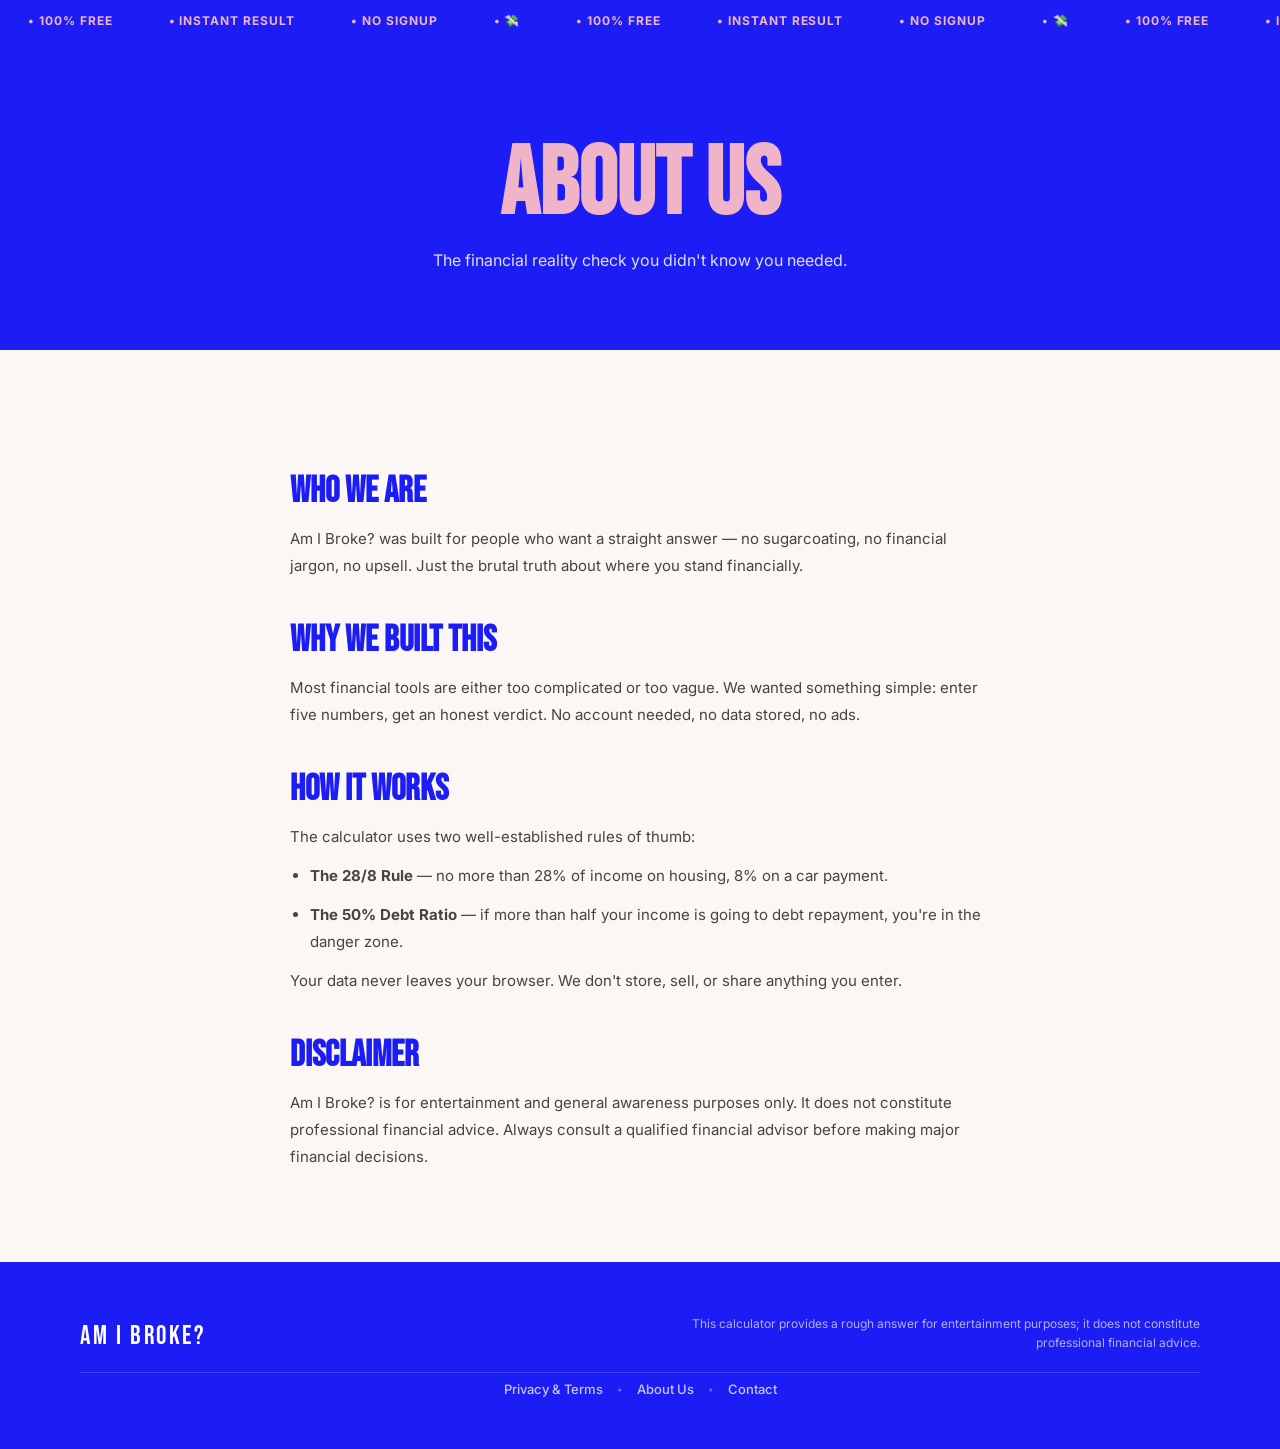
==== about.html @ 5f253250 "V1_03.17.26" ====
<!DOCTYPE html>
<html lang="en">
<head>
  <meta charset="UTF-8">
  <meta name="viewport" content="width=device-width, initial-scale=1.0">
  <title>About Us | Am I Broke?</title>
  <link rel="stylesheet" href="css/style.css">
</head>
<body>

  <div class="ticker" aria-hidden="true">
    <div class="ticker-track">
      <span>• 100% FREE</span><span>• INSTANT RESULT</span><span>• NO SIGNUP</span><span>• 💸</span>
      <span>• 100% FREE</span><span>• INSTANT RESULT</span><span>• NO SIGNUP</span><span>• 💸</span>
      <span>• 100% FREE</span><span>• INSTANT RESULT</span><span>• NO SIGNUP</span><span>• 💸</span>
      <span>• 100% FREE</span><span>• INSTANT RESULT</span><span>• NO SIGNUP</span><span>• 💸</span>
    </div>
  </div>

  <div class="page-hero">
    <h1>About Us</h1>
    <p>The financial reality check you didn't know you needed.</p>
  </div>

  <div class="page-content">
    <h2>Who We Are</h2>
    <p>Am I Broke? was built for people who want a straight answer — no sugarcoating, no financial jargon, no upsell. Just the brutal truth about where you stand financially.</p>

    <h2>Why We Built This</h2>
    <p>Most financial tools are either too complicated or too vague. We wanted something simple: enter five numbers, get an honest verdict. No account needed, no data stored, no ads.</p>

    <h2>How It Works</h2>
    <p>The calculator uses two well-established rules of thumb:</p>
    <ul>
      <li><strong>The 28/8 Rule</strong> — no more than 28% of income on housing, 8% on a car payment.</li>
      <li><strong>The 50% Debt Ratio</strong> — if more than half your income is going to debt repayment, you're in the danger zone.</li>
    </ul>
    <p>Your data never leaves your browser. We don't store, sell, or share anything you enter.</p>

    <h2>Disclaimer</h2>
    <p>Am I Broke? is for entertainment and general awareness purposes only. It does not constitute professional financial advice. Always consult a qualified financial advisor before making major financial decisions.</p>
  </div>

  <footer class="footer">
    <div class="footer-inner">
      <div class="footer-logo">AM I BROKE?</div>
      <p class="footer-disclaimer">This calculator provides a rough answer for entertainment purposes; it does not constitute professional financial advice.</p>
      <nav class="footer-nav">
        <a href="privacy.html">Privacy &amp; Terms</a>
        <span class="dot">•</span>
        <a href="about.html">About Us</a>
        <span class="dot">•</span>
        <a href="contact.html">Contact</a>
      </nav>
    </div>
  </footer>

</body>
</html>
---- css/style.css ----
/* ============================================
   AM I BROKE? — Stylesheet
   ============================================ */

@import url('https://fonts.googleapis.com/css2?family=Bebas+Neue&family=Playfair+Display:wght@700;900&family=Inter:wght@400;500;600;700&display=swap');

/* ---- Variables ---- */
:root {
  --blue: #1C1CF5;
  --cream: #FAF7F4;
  --pink: #F0B4C8;
  --white: #ffffff;
  --dark: #111118;
  --gray: #6B7280;
  --card-shadow: 0 2px 16px rgba(0, 0, 0, 0.06);
}

/* ---- Reset ---- */
*, *::before, *::after {
  box-sizing: border-box;
  margin: 0;
  padding: 0;
}

html {
  scroll-behavior: smooth;
}

body {
  font-family: 'Inter', sans-serif;
  background: var(--cream);
  color: var(--dark);
  overflow-x: hidden;
}

/* ============================================
   TICKER
   ============================================ */
.ticker {
  background: var(--blue);
  color: var(--pink);
  padding: 9px 0;
  overflow: hidden;
  white-space: nowrap;
}

.ticker-track {
  display: inline-flex;
  gap: 0;
  animation: ticker-scroll 24s linear infinite;
}

.ticker-track span {
  font-size: 12px;
  font-weight: 700;
  letter-spacing: 0.08em;
  padding: 0 28px;
}

@keyframes ticker-scroll {
  from { transform: translateX(0); }
  to   { transform: translateX(-50%); }
}

/* ============================================
   HERO
   ============================================ */
.hero {
  background: var(--blue);
  min-height: 100vh;
  display: flex;
  align-items: center;
  justify-content: center;
  position: relative;
  overflow: hidden;
  padding: 80px 40px;
}

/* Decorative blue panels (mimicking the original's photo overlays) */
.hero-panel {
  position: absolute;
  border-radius: 16px;
  background: rgba(255, 255, 255, 0.06);
  pointer-events: none;
}
.hero-panel--left  { width: 33%; height: 75%; left: 2%;  top: 12%; }
.hero-panel--right { width: 35%; height: 65%; right: 2%; top: 18%; }

/* Spinning badge */
.hero-badge {
  position: absolute;
  top: 28px;
  right: 28px;
  width: 86px;
  height: 86px;
  border-radius: 50%;
  background: var(--pink);
  color: var(--blue);
  font-size: 8.5px;
  font-weight: 800;
  letter-spacing: 0.12em;
  text-align: center;
  display: flex;
  align-items: center;
  justify-content: center;
  padding: 12px;
  line-height: 1.4;
  animation: badge-spin 14s linear infinite;
  z-index: 2;
}

@keyframes badge-spin {
  from { transform: rotate(0deg); }
  to   { transform: rotate(360deg); }
}

.hero-content {
  text-align: center;
  position: relative;
  z-index: 1;
  max-width: 720px;
}

.hero-eyebrow {
  color: var(--pink);
  font-size: 12px;
  font-weight: 700;
  letter-spacing: 0.25em;
  text-transform: uppercase;
  margin-bottom: 20px;
}

.hero-title {
  font-family: 'Playfair Display', serif;
  font-size: clamp(90px, 16vw, 170px);
  font-weight: 900;
  color: var(--pink);
  line-height: 0.92;
  margin-bottom: 24px;
}

.hero-divider {
  border: none;
  border-top: 2px solid rgba(240, 180, 200, 0.35);
  margin: 24px auto;
  width: 75%;
}

.hero-tagline {
  color: rgba(255, 255, 255, 0.92);
  font-size: 16px;
  font-weight: 500;
  line-height: 1.7;
  margin-bottom: 44px;
}

/* ============================================
   BUTTONS
   ============================================ */
.btn {
  display: inline-block;
  padding: 16px 44px;
  border-radius: 50px;
  font-family: 'Inter', sans-serif;
  font-weight: 700;
  font-size: 14px;
  letter-spacing: 0.1em;
  text-decoration: none;
  cursor: pointer;
  border: none;
  transition: opacity 0.2s ease, transform 0.15s ease;
}

.btn:hover {
  opacity: 0.88;
  transform: translateY(-2px);
}

.btn-hero {
  background: var(--pink);
  color: var(--blue);
}

.btn-judge {
  background: var(--blue);
  color: var(--white);
  width: 100%;
  padding: 22px;
  font-size: 15px;
  border-radius: 12px;
  letter-spacing: 0.15em;
  margin-top: 12px;
  display: block;
  text-align: center;
}

/* ============================================
   CALCULATOR SECTION
   ============================================ */
.calculator-section {
  background: var(--cream);
  padding: 110px 60px;
}

.calculator-grid {
  max-width: 1120px;
  margin: 0 auto;
  display: grid;
  grid-template-columns: 1fr 1.5fr;
  gap: 80px;
  align-items: start;
}

/* Left info panel */
.step-label {
  display: inline-block;
  border: 1.5px solid var(--blue);
  color: var(--blue);
  font-size: 11px;
  font-weight: 700;
  letter-spacing: 0.18em;
  padding: 4px 14px;
  border-radius: 20px;
  margin-bottom: 20px;
}

.section-title {
  font-family: 'Bebas Neue', sans-serif;
  font-size: clamp(52px, 7.5vw, 88px);
  color: var(--blue);
  line-height: 0.96;
  margin-bottom: 22px;
}

.section-body {
  font-size: 15px;
  line-height: 1.75;
  color: #3a3a3a;
  font-weight: 600;
  margin-bottom: 36px;
}

.trust-list {
  list-style: none;
  display: flex;
  flex-direction: column;
  gap: 16px;
}

.trust-list li {
  display: flex;
  align-items: center;
  gap: 12px;
  font-size: 14px;
  font-weight: 600;
  color: var(--blue);
}

.trust-icon {
  width: 38px;
  height: 38px;
  background: #ece5f8;
  border-radius: 50%;
  display: flex;
  align-items: center;
  justify-content: center;
  font-size: 17px;
  flex-shrink: 0;
}

/* Right form card */
.calculator-form-wrapper {
  background: var(--white);
  border-radius: 24px;
  border: 2px solid var(--blue);
  padding: 52px 48px;
  box-shadow: var(--card-shadow);
}

.calculator-form {
  display: flex;
  flex-direction: column;
  gap: 34px;
}

.form-group {
  display: flex;
  flex-direction: column;
  gap: 6px;
}

.form-group label {
  font-size: 11.5px;
  font-weight: 700;
  color: var(--blue);
  letter-spacing: 0.06em;
  text-transform: uppercase;
}

.form-group input {
  background: transparent;
  border: none;
  border-bottom: 3px solid rgba(28, 28, 245, 0.15);
  padding: 10px 0;
  font-size: 30px;
  font-weight: 700;
  color: var(--dark);
  font-family: 'Inter', sans-serif;
  outline: none;
  transition: border-color 0.2s;
  width: 100%;
}

.form-group input:focus {
  border-bottom-color: var(--blue);
}

.form-group input::placeholder {
  color: #D5D0CC;
  font-weight: 400;
}

.form-hint {
  font-size: 11px;
  color: var(--gray);
  line-height: 1.5;
  margin-top: 4px;
}

.form-row {
  display: grid;
  grid-template-columns: 1fr auto;
  gap: 28px;
  align-items: start;
}

.form-group--narrow input {
  width: 130px;
}

/* ============================================
   RESULTS SECTION
   ============================================ */
.results-section {
  background: var(--cream);
  padding: 80px 60px 100px;
}

.results-section[hidden] {
  display: none;
}

.results-inner {
  max-width: 780px;
  margin: 0 auto;
  display: flex;
  flex-direction: column;
  align-items: center;
  gap: 48px;
}

/* ---- Loading state ---- */
.results-loading {
  text-align: center;
  padding: 40px 0;
}

.results-loading__icon {
  font-size: 56px;
  animation: loading-bounce 0.9s ease-in-out infinite alternate;
  display: block;
  margin-bottom: 24px;
}

@keyframes loading-bounce {
  from { transform: translateY(0); }
  to   { transform: translateY(-14px); }
}

.results-loading__title {
  font-family: 'Bebas Neue', sans-serif;
  font-size: clamp(36px, 6vw, 56px);
  color: var(--blue);
  margin-bottom: 10px;
}

.results-loading__subtitle {
  font-size: 15px;
  color: var(--gray);
  font-weight: 500;
}

/* ---- Verdict ---- */
.verdict {
  width: 100%;
  border-radius: 24px;
  padding: 52px 48px;
  text-align: center;
  border: 3px solid transparent;
}

.verdict--great {
  background: #e8faf0;
  border-color: #22c55e;
}

.verdict--okay {
  background: #fffbeb;
  border-color: #f59e0b;
}

.verdict--broke {
  background: #fef2f2;
  border-color: #ef4444;
}

.verdict__eyebrow {
  font-size: 11px;
  font-weight: 700;
  letter-spacing: 0.2em;
  text-transform: uppercase;
  margin-bottom: 14px;
  opacity: 0.6;
  color: var(--dark);
}

.verdict__title {
  font-family: 'Bebas Neue', sans-serif;
  font-size: clamp(60px, 12vw, 110px);
  line-height: 0.95;
  margin-bottom: 16px;
}

.verdict--great .verdict__title { color: #16a34a; }
.verdict--okay  .verdict__title { color: #d97706; }
.verdict--broke .verdict__title { color: #dc2626; }

.verdict__tagline {
  font-size: 16px;
  font-weight: 600;
  color: #444;
  line-height: 1.5;
}

/* ---- Test cards ---- */
.result-tests {
  width: 100%;
  display: flex;
  flex-direction: column;
  gap: 14px;
}

.result-test {
  display: grid;
  grid-template-columns: auto 1fr auto;
  align-items: center;
  gap: 16px;
  background: var(--white);
  border-radius: 14px;
  padding: 20px 24px;
  border: 2px solid transparent;
  box-shadow: var(--card-shadow);
}

.result-test--pass { border-color: #bbf7d0; }
.result-test--fail { border-color: #fecaca; }

.result-test__icon {
  font-size: 22px;
  line-height: 1;
}

.result-test__label {
  font-size: 15px;
  font-weight: 700;
  color: var(--dark);
  margin-bottom: 2px;
}

.result-test__rule {
  font-size: 12px;
  color: var(--gray);
  font-weight: 500;
}

.result-test__actual {
  font-size: 20px;
  font-weight: 800;
  font-family: 'Inter', sans-serif;
  white-space: nowrap;
}

.result-test__actual--pass { color: #16a34a; }
.result-test__actual--fail { color: #dc2626; }

/* ---- Summary stats ---- */
.result-stats {
  width: 100%;
  display: grid;
  grid-template-columns: repeat(3, 1fr);
  gap: 16px;
}

.stat {
  background: var(--white);
  border-radius: 16px;
  padding: 24px 20px;
  text-align: center;
  box-shadow: var(--card-shadow);
  display: flex;
  flex-direction: column;
  gap: 8px;
}

.stat__label {
  font-size: 11px;
  font-weight: 700;
  color: var(--gray);
  text-transform: uppercase;
  letter-spacing: 0.06em;
}

.stat__value {
  font-size: 22px;
  font-weight: 800;
  color: var(--dark);
}

.stat--positive .stat__value { color: #16a34a; }
.stat--negative .stat__value { color: #dc2626; }

@media (max-width: 600px) {
  .results-section    { padding: 60px 24px; }
  .verdict            { padding: 36px 24px; }
  .result-stats       { grid-template-columns: 1fr; }
  .result-test        { grid-template-columns: auto 1fr auto; gap: 12px; }
}

/* ============================================
   WHY IT MATTERS
   ============================================ */
.why-section {
  background: var(--cream);
  padding: 110px 60px;
  text-align: center;
}

.why-title {
  font-family: 'Bebas Neue', sans-serif;
  font-size: clamp(42px, 6vw, 68px);
  color: var(--blue);
  margin-bottom: 18px;
}

.why-accent {
  width: 64px;
  height: 4px;
  background: var(--pink);
  border-radius: 2px;
  margin: 0 auto 64px;
}

.why-grid {
  max-width: 1120px;
  margin: 0 auto;
  display: grid;
  grid-template-columns: repeat(3, 1fr);
  gap: 28px;
}

.why-card {
  background: var(--white);
  border-radius: 20px;
  padding: 44px 34px;
  text-align: left;
  box-shadow: var(--card-shadow);
}

.why-icon {
  width: 54px;
  height: 54px;
  background: #f0e8f8;
  border-radius: 14px;
  display: flex;
  align-items: center;
  justify-content: center;
  font-size: 24px;
  margin-bottom: 26px;
}

.why-card h3 {
  color: var(--blue);
  font-size: 19px;
  font-weight: 700;
  margin-bottom: 12px;
}

.why-card p {
  font-size: 14px;
  line-height: 1.75;
  color: #555;
}

/* ============================================
   FOOTER
   ============================================ */
.footer {
  background: var(--blue);
  padding: 52px 60px;
}

.footer-inner {
  max-width: 1120px;
  margin: 0 auto;
  display: grid;
  grid-template-columns: 1fr 1fr;
  grid-template-rows: auto auto;
  row-gap: 20px;
}

.footer-logo {
  color: var(--white);
  font-family: 'Bebas Neue', sans-serif;
  font-size: 26px;
  letter-spacing: 0.1em;
  align-self: end;
}

.footer-disclaimer {
  color: rgba(255, 255, 255, 0.65);
  font-size: 12px;
  line-height: 1.6;
  text-align: right;
  align-self: end;
}

.footer-nav {
  display: flex;
  align-items: center;
  gap: 14px;
  grid-column: 1 / -1;
  justify-content: center;
  padding-top: 8px;
  border-top: 1px solid rgba(255,255,255,0.15);
}

.footer-nav a {
  color: rgba(255, 255, 255, 0.75);
  text-decoration: none;
  font-size: 13px;
  font-weight: 500;
  transition: color 0.2s;
}

.footer-nav a:hover {
  color: var(--white);
}

.footer-nav .dot {
  color: rgba(255, 255, 255, 0.35);
  font-size: 10px;
}

/* ============================================
   SECONDARY PAGES (About, Contact, Privacy)
   ============================================ */
.page-hero {
  background: var(--blue);
  padding: 100px 60px 80px;
  text-align: center;
}

.page-hero h1 {
  font-family: 'Bebas Neue', sans-serif;
  font-size: clamp(52px, 8vw, 96px);
  color: var(--pink);
  line-height: 1;
}

.page-hero p {
  color: rgba(255,255,255,0.85);
  font-size: 16px;
  margin-top: 16px;
}

.page-content {
  max-width: 780px;
  margin: 0 auto;
  padding: 80px 40px;
}

.page-content h2 {
  font-family: 'Bebas Neue', sans-serif;
  font-size: 36px;
  color: var(--blue);
  margin: 40px 0 12px;
}

.page-content p,
.page-content li {
  font-size: 15px;
  line-height: 1.8;
  color: #444;
  margin-bottom: 12px;
}

.page-content ul {
  padding-left: 20px;
  margin-bottom: 12px;
}

/* Contact form */
.contact-form {
  display: flex;
  flex-direction: column;
  gap: 24px;
  margin-top: 40px;
}

.contact-form label {
  font-size: 12px;
  font-weight: 700;
  color: var(--blue);
  letter-spacing: 0.08em;
  text-transform: uppercase;
  display: block;
  margin-bottom: 6px;
}

.contact-form input,
.contact-form textarea {
  width: 100%;
  background: var(--white);
  border: 2px solid rgba(28, 28, 245, 0.2);
  border-radius: 10px;
  padding: 14px 16px;
  font-family: 'Inter', sans-serif;
  font-size: 15px;
  color: var(--dark);
  outline: none;
  transition: border-color 0.2s;
}

.contact-form input:focus,
.contact-form textarea:focus {
  border-color: var(--blue);
}

.contact-form textarea {
  min-height: 140px;
  resize: vertical;
}

.btn-submit {
  background: var(--blue);
  color: var(--white);
  padding: 16px 40px;
  border-radius: 50px;
  font-size: 14px;
  letter-spacing: 0.1em;
  align-self: flex-start;
}

/* ============================================
   RESPONSIVE
   ============================================ */
@media (max-width: 900px) {
  .calculator-section { padding: 70px 24px; }
  .calculator-grid    { grid-template-columns: 1fr; gap: 44px; }
  .why-section        { padding: 70px 24px; }
  .why-grid           { grid-template-columns: 1fr; }
  .footer             { padding: 44px 24px; }
  .footer-inner       { grid-template-columns: 1fr; }
  .footer-disclaimer  { text-align: left; }
  .results-section    { padding: 60px 24px; }
}

@media (max-width: 600px) {
  .calculator-form-wrapper { padding: 32px 24px; }
  .hero { padding: 80px 24px; }
  .form-row { grid-template-columns: 1fr; }
  .form-group--narrow input { width: 100%; }
  .page-hero { padding: 80px 24px 60px; }
  .page-content { padding: 60px 24px; }
}
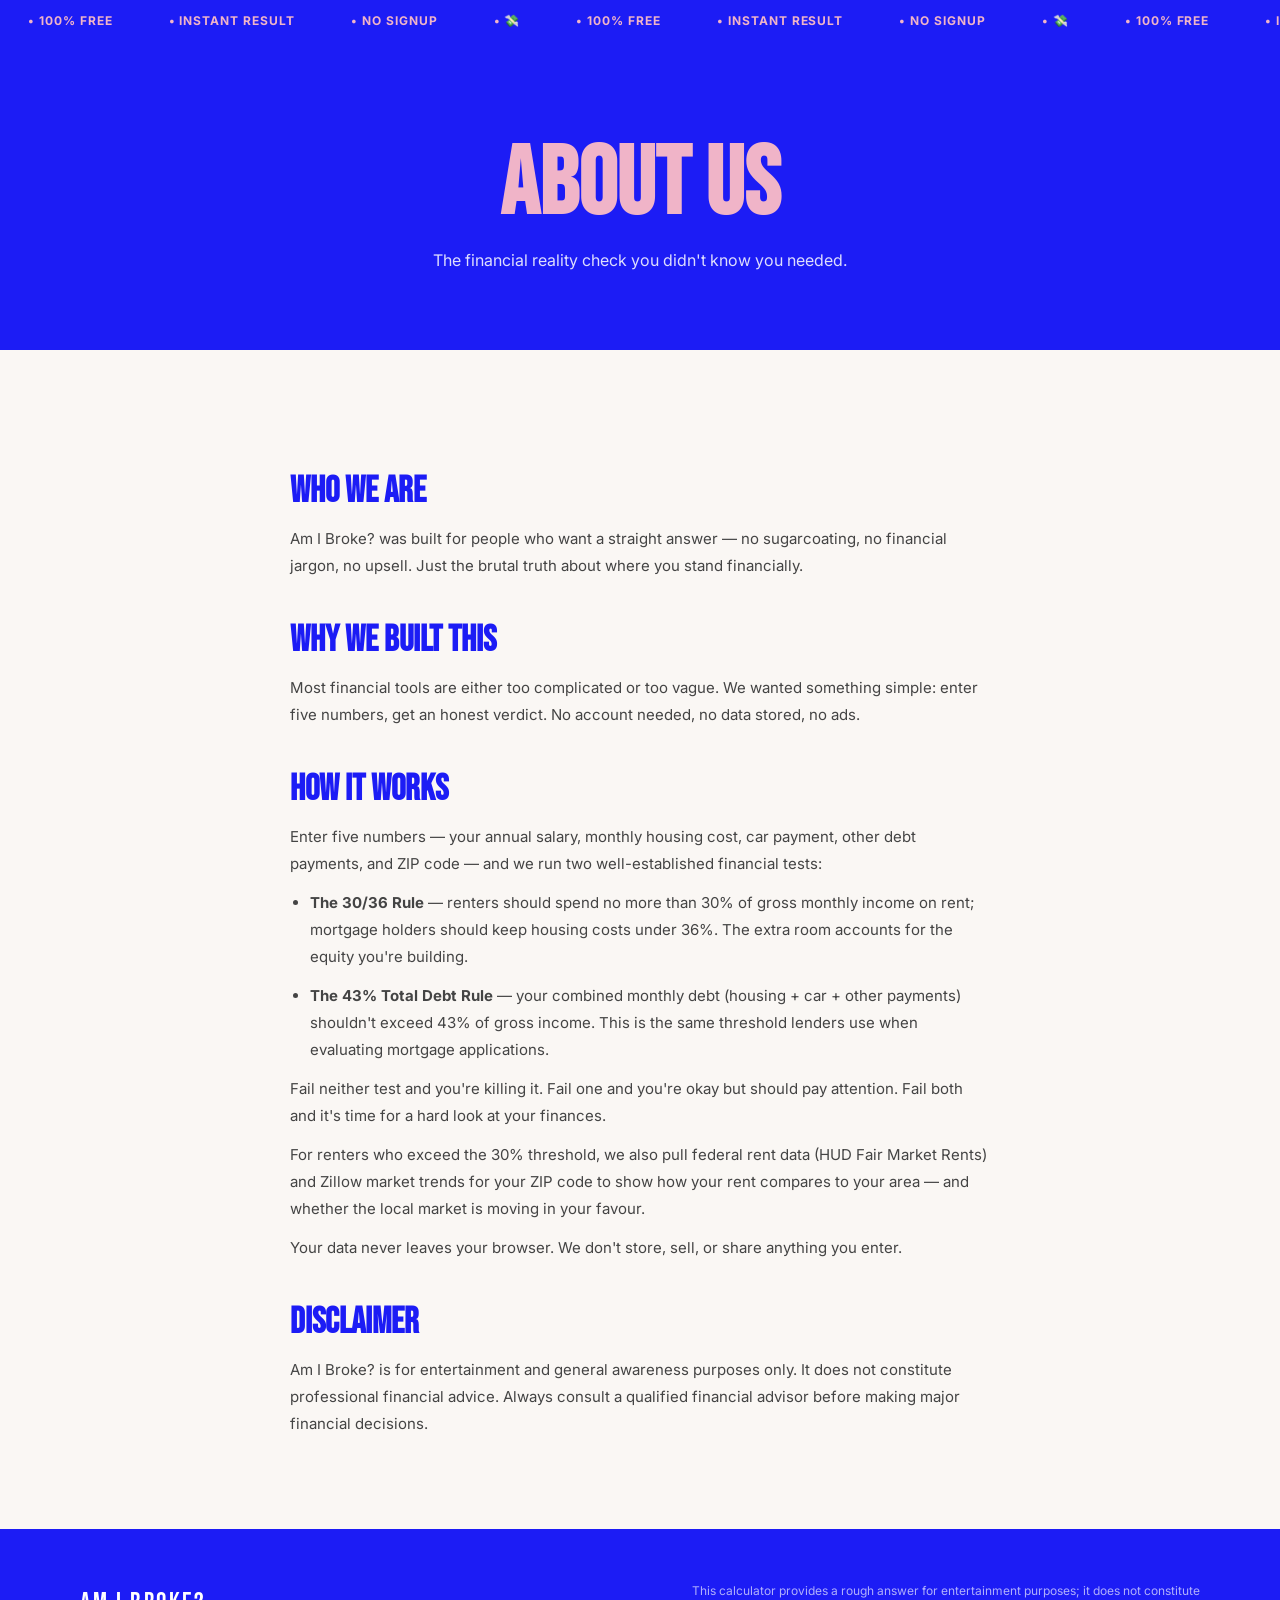
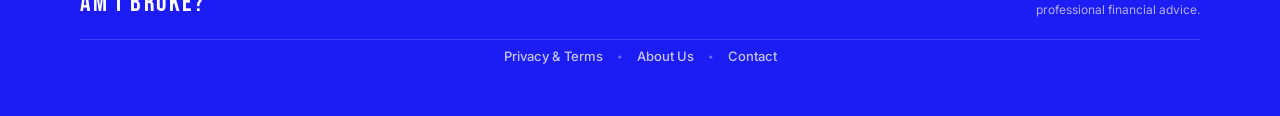
==== commit 20bc93d4: "V15_03.19.26 Update About Us 'How It Works' to reflect actual calculator rules. Replace the outdated" ====
--- a/about.html
+++ b/about.html
@@ -30,11 +30,13 @@
     <p>Most financial tools are either too complicated or too vague. We wanted something simple: enter five numbers, get an honest verdict. No account needed, no data stored, no ads.</p>
 
     <h2>How It Works</h2>
-    <p>The calculator uses two well-established rules of thumb:</p>
+    <p>Enter five numbers — your annual salary, monthly housing cost, car payment, other debt payments, and ZIP code — and we run two well-established financial tests:</p>
     <ul>
-      <li><strong>The 28/8 Rule</strong> — no more than 28% of income on housing, 8% on a car payment.</li>
-      <li><strong>The 50% Debt Ratio</strong> — if more than half your income is going to debt repayment, you're in the danger zone.</li>
+      <li><strong>The 30/36 Rule</strong> — renters should spend no more than 30% of gross monthly income on rent; mortgage holders should keep housing costs under 36%. The extra room accounts for the equity you're building.</li>
+      <li><strong>The 43% Total Debt Rule</strong> — your combined monthly debt (housing + car + other payments) shouldn't exceed 43% of gross income. This is the same threshold lenders use when evaluating mortgage applications.</li>
     </ul>
+    <p>Fail neither test and you're killing it. Fail one and you're okay but should pay attention. Fail both and it's time for a hard look at your finances.</p>
+    <p>For renters who exceed the 30% threshold, we also pull federal rent data (HUD Fair Market Rents) and Zillow market trends for your ZIP code to show how your rent compares to your area — and whether the local market is moving in your favour.</p>
     <p>Your data never leaves your browser. We don't store, sell, or share anything you enter.</p>
 
     <h2>Disclaimer</h2>
--- a/css/style.css
+++ b/css/style.css
@@ -132,7 +132,7 @@
 
 .hero-title {
   font-family: 'Playfair Display', serif;
-  font-size: clamp(90px, 16vw, 170px);
+  font-size: clamp(52px, 16vw, 170px);
   font-weight: 900;
   color: var(--pink);
   line-height: 0.92;
@@ -192,6 +192,31 @@
   margin-top: 12px;
   display: block;
   text-align: center;
+  position: relative;
+  overflow: hidden;
+  animation: judge-pulse 2.4s ease-in-out infinite;
+}
+
+@keyframes judge-pulse {
+  0%, 100% { box-shadow: 0 4px 24px rgba(28, 28, 245, 0.35); }
+  50%       { box-shadow: 0 6px 36px rgba(28, 28, 245, 0.55), 0 0 0 8px rgba(28, 28, 245, 0.08); }
+}
+
+.btn-judge::after {
+  content: '';
+  position: absolute;
+  top: -50%;
+  left: -60%;
+  width: 40%;
+  height: 200%;
+  background: linear-gradient(90deg, transparent, rgba(255, 255, 255, 0.22), transparent);
+  transform: skewX(-20deg);
+  animation: judge-shimmer 3s ease-in-out infinite;
+}
+
+@keyframes judge-shimmer {
+  0%   { left: -60%; }
+  100% { left: 130%; }
 }
 
 /* ============================================
@@ -298,21 +323,23 @@
 }
 
 .form-group input {
-  background: transparent;
-  border: none;
-  border-bottom: 3px solid rgba(28, 28, 245, 0.15);
-  padding: 10px 0;
+  background: rgba(28, 28, 245, 0.03);
+  border: 2px solid rgba(28, 28, 245, 0.18);
+  border-radius: 10px;
+  padding: 12px 16px;
   font-size: 30px;
   font-weight: 700;
   color: var(--dark);
   font-family: 'Inter', sans-serif;
   outline: none;
-  transition: border-color 0.2s;
+  transition: border-color 0.2s, box-shadow 0.2s, background 0.2s;
   width: 100%;
 }
 
 .form-group input:focus {
-  border-bottom-color: var(--blue);
+  border-color: var(--blue);
+  background: rgba(28, 28, 245, 0.06);
+  box-shadow: 0 0 0 4px rgba(28, 28, 245, 0.1);
 }
 
 .form-group input::placeholder {
@@ -336,6 +363,86 @@
 
 .form-group--narrow input {
   width: 130px;
+}
+
+/* ---- Housing type pill toggle ---- */
+.housing-toggle {
+  display: flex;
+  border: 2px solid var(--blue);
+  border-radius: 50px;
+  overflow: hidden;
+  width: fit-content;
+  margin-bottom: 12px;
+}
+
+.housing-toggle__btn {
+  padding: 12px 24px;
+  font-family: 'Inter', sans-serif;
+  font-weight: 700;
+  font-size: 13px;
+  letter-spacing: 0.08em;
+  cursor: pointer;
+  border: none;
+  background: transparent;
+  color: var(--blue);
+  transition: background 0.2s ease, color 0.2s ease;
+  line-height: 1;
+}
+
+.housing-toggle__btn--active {
+  background: var(--blue);
+  color: var(--white);
+}
+
+.housing-toggle__btn:not(.housing-toggle__btn--active):hover {
+  background: rgba(28, 28, 245, 0.07);
+}
+
+/* ---- Bedroom selector (renter-only) ---- */
+.bedroom-select {
+  margin-top: 14px;
+}
+
+.bedroom-select[hidden] {
+  display: none;
+}
+
+.bedroom-select__label {
+  display: block;
+  font-size: 11.5px;
+  font-weight: 700;
+  color: var(--blue);
+  text-transform: uppercase;
+  letter-spacing: 0.06em;
+  margin-bottom: 10px;
+}
+
+.bedroom-select__options {
+  display: flex;
+  gap: 8px;
+  flex-wrap: wrap;
+}
+
+.br-btn {
+  padding: 10px 14px;
+  border: 1.5px solid var(--blue);
+  border-radius: 20px;
+  background: transparent;
+  color: var(--blue);
+  font-family: 'Inter', sans-serif;
+  font-size: 12px;
+  font-weight: 700;
+  cursor: pointer;
+  transition: background 0.2s, color 0.2s;
+}
+
+.br-btn--active {
+  background: var(--blue);
+  color: var(--white);
+}
+
+.br-btn:not(.br-btn--active):hover {
+  background: rgba(28, 28, 245, 0.07);
 }
 
 /* ============================================
@@ -357,6 +464,32 @@
   flex-direction: column;
   align-items: center;
   gap: 48px;
+}
+
+/* ---- Results entrance animations ---- */
+@keyframes result-slide-up {
+  from { opacity: 0; transform: translateY(32px); }
+  to   { opacity: 1; transform: translateY(0); }
+}
+
+.results-inner .verdict {
+  animation: result-slide-up 0.5s cubic-bezier(0.34, 1.56, 0.64, 1) 0.05s both;
+}
+
+.results-inner .result-tests {
+  animation: result-slide-up 0.5s cubic-bezier(0.34, 1.56, 0.64, 1) 0.2s both;
+}
+
+.results-inner .rent-insight {
+  animation: result-slide-up 0.5s cubic-bezier(0.34, 1.56, 0.64, 1) 0.35s both;
+}
+
+.results-inner .car-insight {
+  animation: result-slide-up 0.5s cubic-bezier(0.34, 1.56, 0.64, 1) 0.35s both;
+}
+
+.results-inner .result-stats {
+  animation: result-slide-up 0.5s cubic-bezier(0.34, 1.56, 0.64, 1) 0.5s both;
 }
 
 /* ---- Loading state ---- */
@@ -426,7 +559,7 @@
 
 .verdict__title {
   font-family: 'Bebas Neue', sans-serif;
-  font-size: clamp(60px, 12vw, 110px);
+  font-size: clamp(40px, 12vw, 110px);
   line-height: 0.95;
   margin-bottom: 16px;
 }
@@ -529,11 +662,441 @@
 .stat--positive .stat__value { color: #16a34a; }
 .stat--negative .stat__value { color: #dc2626; }
 
+/* ---- Rent insight card + chart ---- */
+.rent-insight {
+  width: 100%;
+  background: #eef2ff;
+  border: 2px solid var(--blue);
+  border-radius: 16px;
+  padding: 28px 32px;
+}
+
+.rent-insight__label {
+  font-size: 11px;
+  font-weight: 700;
+  color: var(--blue);
+  letter-spacing: 0.15em;
+  text-transform: uppercase;
+  margin-bottom: 20px;
+}
+
+/* Chart layout — stacked bars */
+.rent-chart {
+  display: flex;
+  flex-direction: column;
+  gap: 14px;
+}
+
+/* Each bar row: label | track | amount */
+.rent-chart__row {
+  display: grid;
+  grid-template-columns: 120px 1fr auto;
+  align-items: center;
+  gap: 14px;
+}
+
+.rent-chart__row-label {
+  font-size: 12px;
+  font-weight: 700;
+  color: var(--gray);
+  text-transform: uppercase;
+  letter-spacing: 0.04em;
+  white-space: nowrap;
+}
+
+.rent-chart__row-amount {
+  font-size: 18px;
+  font-weight: 800;
+  color: var(--dark);
+  min-width: 80px;
+  text-align: right;
+}
+
+.rent-chart__row-amount--over  { color: #dc2626; }
+.rent-chart__row-amount--under { color: #16a34a; }
+
+/* Track */
+.rent-chart__track {
+  height: 28px;
+  background: rgba(28, 28, 245, 0.08);
+  border-radius: 14px;
+  overflow: hidden;
+}
+
+.rent-chart__fill {
+  height: 100%;
+  border-radius: 14px;
+  transition: width 0.7s cubic-bezier(0.4, 0, 0.2, 1);
+}
+
+.rent-chart__fill--over  { background: #ef4444; }
+.rent-chart__fill--under { background: #16a34a; }
+.rent-chart__fill--bench { background: var(--blue); opacity: 0.55; }
+
+/* Footer: context label + badge */
+.rent-chart__footer {
+  display: flex;
+  align-items: center;
+  justify-content: space-between;
+  margin-top: 2px;
+}
+
+.rent-chart__context {
+  font-size: 12px;
+  font-weight: 600;
+  color: var(--gray);
+  text-transform: capitalize;
+}
+
+.rent-chart__badge {
+  font-size: 13px;
+  font-weight: 800;
+  padding: 5px 14px;
+  border-radius: 20px;
+  white-space: nowrap;
+}
+
+.rent-chart__badge--over  { background: #fee2e2; color: #dc2626; }
+.rent-chart__badge--under { background: #dcfce7; color: #16a34a; }
+
+/* ZORI trend line */
+.rent-trend {
+  display: flex;
+  align-items: center;
+  gap: 8px;
+  margin-top: 16px;
+  padding: 10px 14px;
+  border-radius: 8px;
+  font-size: 13px;
+  line-height: 1.5;
+  color: var(--dark);
+}
+
+.rent-trend--falling { background: #dcfce7; }
+.rent-trend--rising  { background: #fef3c7; }
+.rent-trend--flat    { background: #f0f4ff; }
+
+.rent-trend__arrow {
+  font-size: 18px;
+  font-weight: 700;
+  flex-shrink: 0;
+}
+
+.rent-trend--falling .rent-trend__arrow { color: #16a34a; }
+.rent-trend--rising  .rent-trend__arrow { color: #d97706; }
+.rent-trend--flat    .rent-trend__arrow { color: var(--gray); }
+
+/* Overpaying nudge */
+.rent-nudge {
+  display: flex;
+  gap: 14px;
+  align-items: flex-start;
+  margin-top: 20px;
+  padding-top: 20px;
+  border-top: 1.5px dashed rgba(28, 28, 245, 0.2);
+}
+
+.rent-nudge__icon {
+  font-size: 22px;
+  flex-shrink: 0;
+  line-height: 1;
+}
+
+.rent-nudge__title {
+  font-size: 14px;
+  font-weight: 700;
+  color: var(--dark);
+  margin-bottom: 6px;
+}
+
+.rent-nudge__text {
+  font-size: 13px;
+  line-height: 1.65;
+  color: var(--gray);
+}
+
+/* ---- Car payment insight card ---- */
+.car-insight {
+  background: #fff;
+  border: 2px solid rgba(28, 28, 245, 0.12);
+  border-radius: 16px;
+  padding: 28px 28px 24px;
+  margin-top: 24px;
+}
+
+.car-insight__label {
+  font-size: 13px;
+  font-weight: 800;
+  letter-spacing: 1.5px;
+  text-transform: uppercase;
+  color: var(--blue);
+  margin-bottom: 20px;
+}
+
+.car-chart {
+  display: flex;
+  flex-direction: column;
+  gap: 10px;
+}
+
+.car-chart__row {
+  display: grid;
+  grid-template-columns: 120px 1fr auto;
+  align-items: center;
+  gap: 12px;
+}
+
+.car-chart__row-label {
+  font-size: 12px;
+  font-weight: 700;
+  text-transform: uppercase;
+  letter-spacing: 0.5px;
+  color: var(--gray);
+}
+
+.car-chart__track {
+  height: 22px;
+  background: rgba(28, 28, 245, 0.08);
+  border-radius: 11px;
+  overflow: hidden;
+}
+
+.car-chart__fill {
+  height: 100%;
+  border-radius: 11px;
+  transition: width 0.7s cubic-bezier(0.4, 0, 0.2, 1);
+}
+
+.car-chart__fill--over  { background: #dc2626; }
+.car-chart__fill--bench { background: var(--blue); opacity: 0.7; }
+
+.car-chart__row-amount {
+  font-size: 15px;
+  font-weight: 800;
+  min-width: 60px;
+  text-align: right;
+}
+
+.car-chart__row-amount--over { color: #dc2626; }
+
+.car-chart__footer {
+  display: flex;
+  justify-content: space-between;
+  align-items: center;
+  margin-top: 6px;
+}
+
+.car-chart__context {
+  font-size: 12px;
+  color: var(--gray);
+  font-weight: 600;
+}
+
+.car-chart__badge {
+  font-size: 12px;
+  font-weight: 800;
+  padding: 5px 14px;
+  border-radius: 20px;
+  white-space: nowrap;
+}
+
+.car-chart__badge--over { background: #fee2e2; color: #dc2626; }
+
+.car-nudge {
+  display: flex;
+  gap: 14px;
+  align-items: flex-start;
+  margin-top: 20px;
+  padding-top: 20px;
+  border-top: 1.5px dashed rgba(28, 28, 245, 0.2);
+}
+
+.car-nudge__icon {
+  font-size: 22px;
+  flex-shrink: 0;
+  line-height: 1;
+}
+
+.car-nudge__title {
+  font-size: 14px;
+  font-weight: 700;
+  color: var(--dark);
+  margin-bottom: 6px;
+}
+
+.car-nudge__text {
+  font-size: 13px;
+  line-height: 1.65;
+  color: var(--gray);
+}
+
+/* ---- Next Steps action paths ---- */
+.next-steps {
+  margin-top: 48px;
+  padding-top: 40px;
+  border-top: 2px solid rgba(28, 28, 245, 0.08);
+  text-align: center;
+}
+
+.next-steps__title {
+  font-family: 'Bebas Neue', sans-serif;
+  font-size: clamp(32px, 5vw, 48px);
+  color: var(--blue);
+  margin: 12px 0 8px;
+}
+
+.next-steps__subtitle {
+  font-size: 15px;
+  color: var(--gray);
+  margin-bottom: 32px;
+}
+
+.next-steps__cards {
+  display: flex;
+  flex-direction: column;
+  gap: 20px;
+  text-align: left;
+}
+
+.action-card {
+  background: var(--white);
+  border-radius: 16px;
+  padding: 28px 28px 24px;
+  border: 2px solid rgba(28, 28, 245, 0.10);
+  border-top: 5px solid var(--blue);
+  transition: transform 0.22s ease, box-shadow 0.22s ease;
+}
+
+.action-card:hover {
+  transform: translateY(-4px);
+  box-shadow: 0 12px 36px rgba(0, 0, 0, 0.09);
+}
+
+.action-card--housing { border-top-color: var(--blue); }
+.action-card--car     { border-top-color: #f59e0b; }
+.action-card--debt    { border-top-color: #ef4444; }
+.action-card--budget  { border-top-color: #8b5cf6; }
+.action-card--wealth  { border-top-color: #16a34a; }
+
+.action-card__header {
+  display: flex;
+  gap: 14px;
+  align-items: flex-start;
+}
+
+.action-card__icon {
+  font-size: 28px;
+  flex-shrink: 0;
+  line-height: 1.2;
+}
+
+.action-card__title {
+  font-size: 16px;
+  font-weight: 700;
+  color: var(--dark);
+}
+
+.action-card__subtitle {
+  font-size: 13px;
+  color: var(--gray);
+  margin-top: 4px;
+}
+
+.action-card__tips {
+  list-style: none;
+  margin: 18px 0;
+  padding: 0;
+}
+
+.action-card__tips li {
+  font-size: 13px;
+  line-height: 1.65;
+  color: var(--gray);
+  padding: 5px 0 5px 24px;
+  position: relative;
+}
+
+.action-card__tips li::before {
+  content: '→';
+  position: absolute;
+  left: 0;
+  color: var(--blue);
+  font-weight: 700;
+}
+
+.action-card__resource {
+  display: flex;
+  align-items: center;
+  gap: 14px;
+  background: rgba(28, 28, 245, 0.04);
+  border: 1.5px solid rgba(28, 28, 245, 0.12);
+  border-radius: 10px;
+  padding: 14px 16px;
+  text-decoration: none;
+  color: var(--dark);
+  transition: background 0.2s, border-color 0.2s;
+}
+
+.action-card__resource:hover {
+  background: rgba(28, 28, 245, 0.08);
+  border-color: var(--blue);
+}
+
+.action-card__resource-icon {
+  font-size: 22px;
+  flex-shrink: 0;
+}
+
+.action-card__resource-title {
+  font-size: 13px;
+  font-weight: 700;
+}
+
+.action-card__resource-desc {
+  font-size: 12px;
+  color: var(--gray);
+  margin-top: 2px;
+}
+
+.action-card__resource-cta {
+  font-size: 11px;
+  font-weight: 800;
+  letter-spacing: 0.1em;
+  color: var(--blue);
+  white-space: nowrap;
+  margin-left: auto;
+}
+
 @media (max-width: 600px) {
   .results-section    { padding: 60px 24px; }
   .verdict            { padding: 36px 24px; }
   .result-stats       { grid-template-columns: 1fr; }
   .result-test        { grid-template-columns: auto 1fr auto; gap: 12px; }
+  .action-card__resource { flex-direction: column; text-align: center; gap: 8px; }
+  .action-card__resource-cta { margin-left: 0; }
+  .hero-badge         { display: none; }
+  .hero-panel--left,
+  .hero-panel--right  { display: none; }
+  .why-section        { padding: 70px 24px; }
+  .why-card           { padding: 28px 22px; }
+}
+
+/* Bar charts: stack label+amount on top, full-width bar below */
+@media (max-width: 500px) {
+  .rent-chart__row,
+  .car-chart__row {
+    grid-template-columns: 1fr auto;
+    gap: 4px 8px;
+  }
+
+  .rent-chart__row-label,
+  .car-chart__row-label  { grid-row: 1; grid-column: 1; }
+
+  .rent-chart__row-amount,
+  .car-chart__row-amount { grid-row: 1; grid-column: 2; font-size: 15px; min-width: unset; }
+
+  .rent-chart__track,
+  .car-chart__track      { grid-row: 2; grid-column: 1 / -1; }
 }
 
 /* ============================================
@@ -574,12 +1137,23 @@
   padding: 44px 34px;
   text-align: left;
   box-shadow: var(--card-shadow);
-}
+  border-top: 5px solid transparent;
+  transition: transform 0.22s ease, box-shadow 0.22s ease;
+}
+
+.why-card:hover {
+  transform: translateY(-6px);
+  box-shadow: 0 16px 48px rgba(0, 0, 0, 0.11);
+}
+
+/* Per-card accent colours */
+.why-card--housing { border-top-color: var(--blue); }
+.why-card--debt    { border-top-color: #ef4444; }
+.why-card--cash    { border-top-color: #16a34a; }
 
 .why-icon {
   width: 54px;
   height: 54px;
-  background: #f0e8f8;
   border-radius: 14px;
   display: flex;
   align-items: center;
@@ -587,6 +1161,11 @@
   font-size: 24px;
   margin-bottom: 26px;
 }
+
+/* Per-card icon tints */
+.why-card--housing .why-icon { background: #e0e0ff; }
+.why-card--debt    .why-icon { background: #fee2e2; }
+.why-card--cash    .why-icon { background: #dcfce7; }
 
 .why-card h3 {
   color: var(--blue);
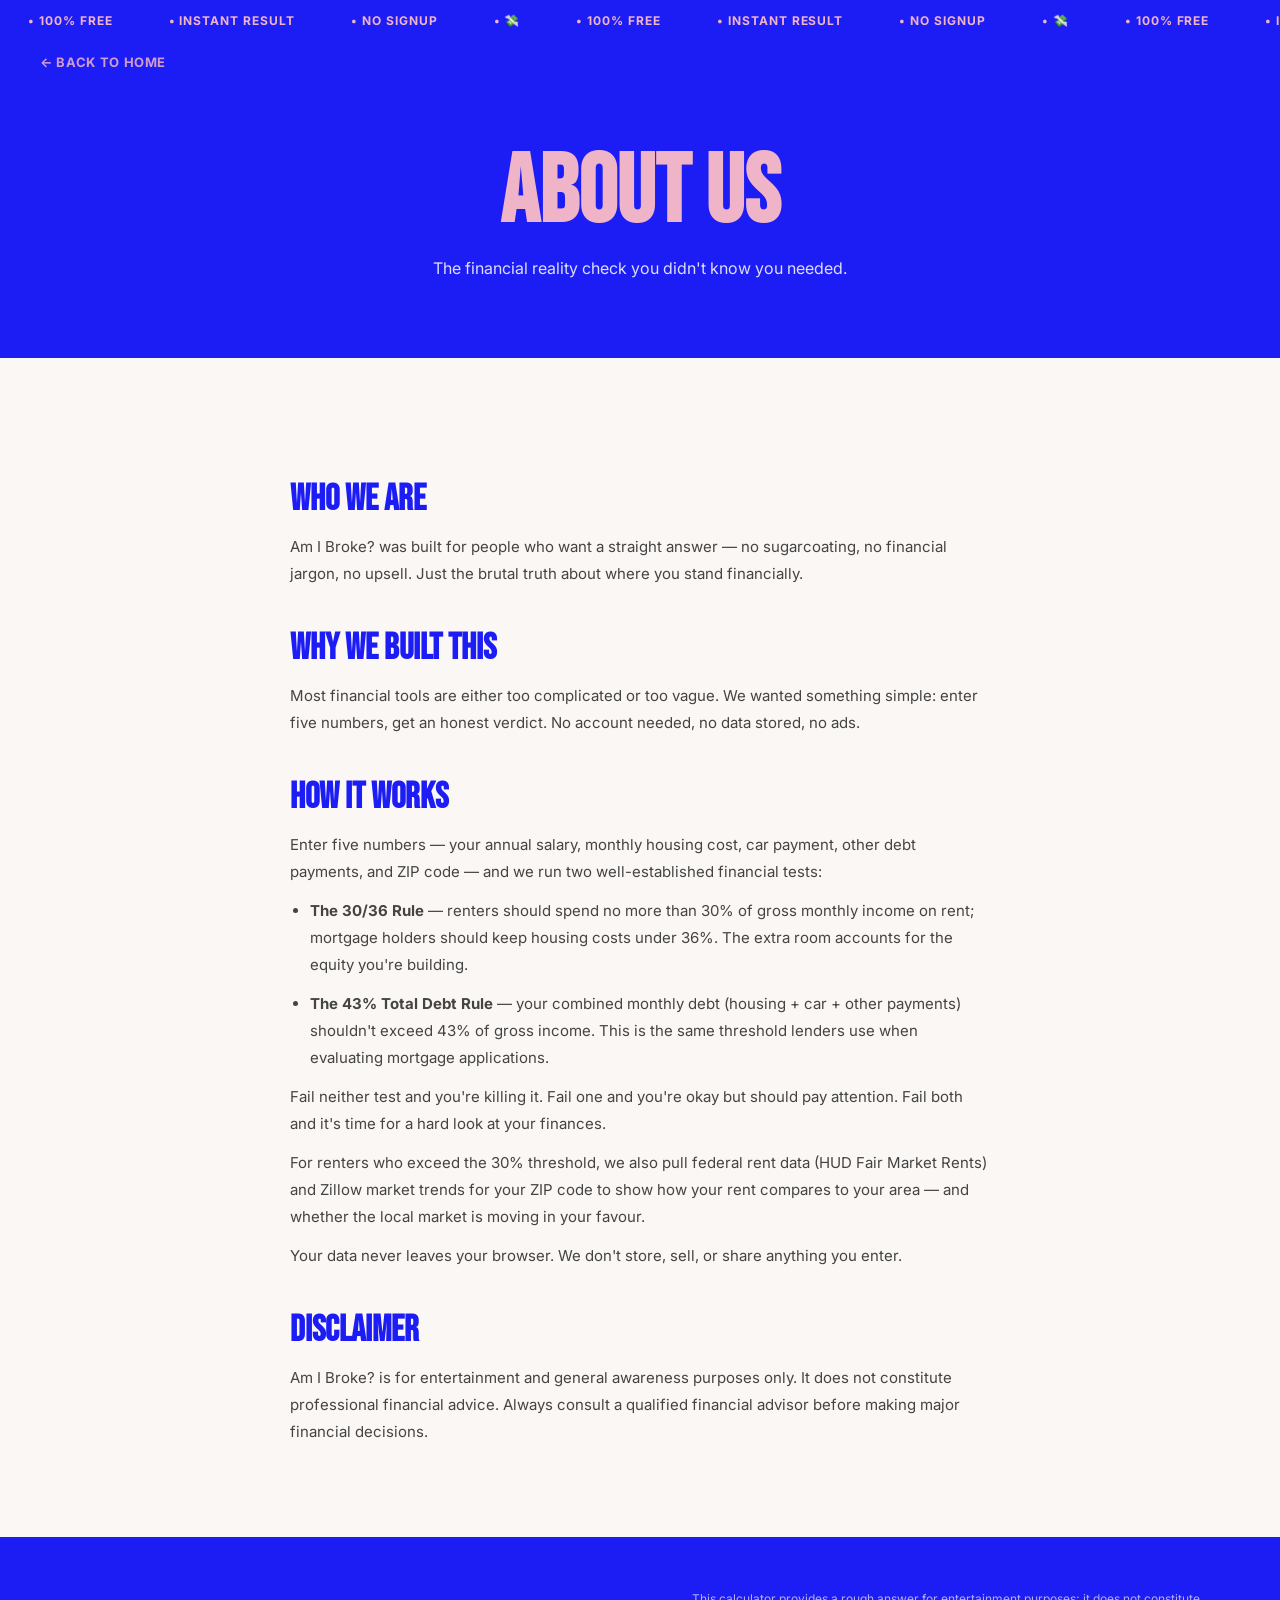
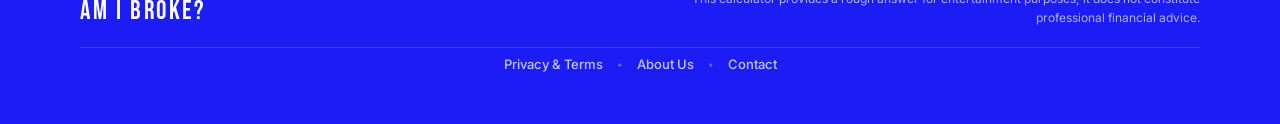
==== commit ee67e083: "V16_03.19.26 Add back-to-home header nav on About Us and Privacy pages. Adds a slim blue nav bar abo" ====
--- a/about.html
+++ b/about.html
@@ -16,6 +16,10 @@
       <span>• 100% FREE</span><span>• INSTANT RESULT</span><span>• NO SIGNUP</span><span>• 💸</span>
     </div>
   </div>
+
+  <nav class="page-nav">
+    <a class="page-nav__back" href="index.html">← Back to Home</a>
+  </nav>
 
   <div class="page-hero">
     <h1>About Us</h1>
--- a/css/style.css
+++ b/css/style.css
@@ -1243,9 +1243,33 @@
 /* ============================================
    SECONDARY PAGES (About, Contact, Privacy)
    ============================================ */
+.page-nav {
+  background: var(--blue);
+  padding: 16px 40px;
+  display: flex;
+  align-items: center;
+}
+
+.page-nav__back {
+  display: inline-flex;
+  align-items: center;
+  gap: 8px;
+  color: var(--pink);
+  font-family: 'Inter', sans-serif;
+  font-size: 13px;
+  font-weight: 700;
+  letter-spacing: 0.05em;
+  text-decoration: none;
+  text-transform: uppercase;
+  opacity: 0.85;
+  transition: opacity 0.18s ease;
+}
+
+.page-nav__back:hover { opacity: 1; }
+
 .page-hero {
   background: var(--blue);
-  padding: 100px 60px 80px;
+  padding: 60px 60px 80px;
   text-align: center;
 }
 
